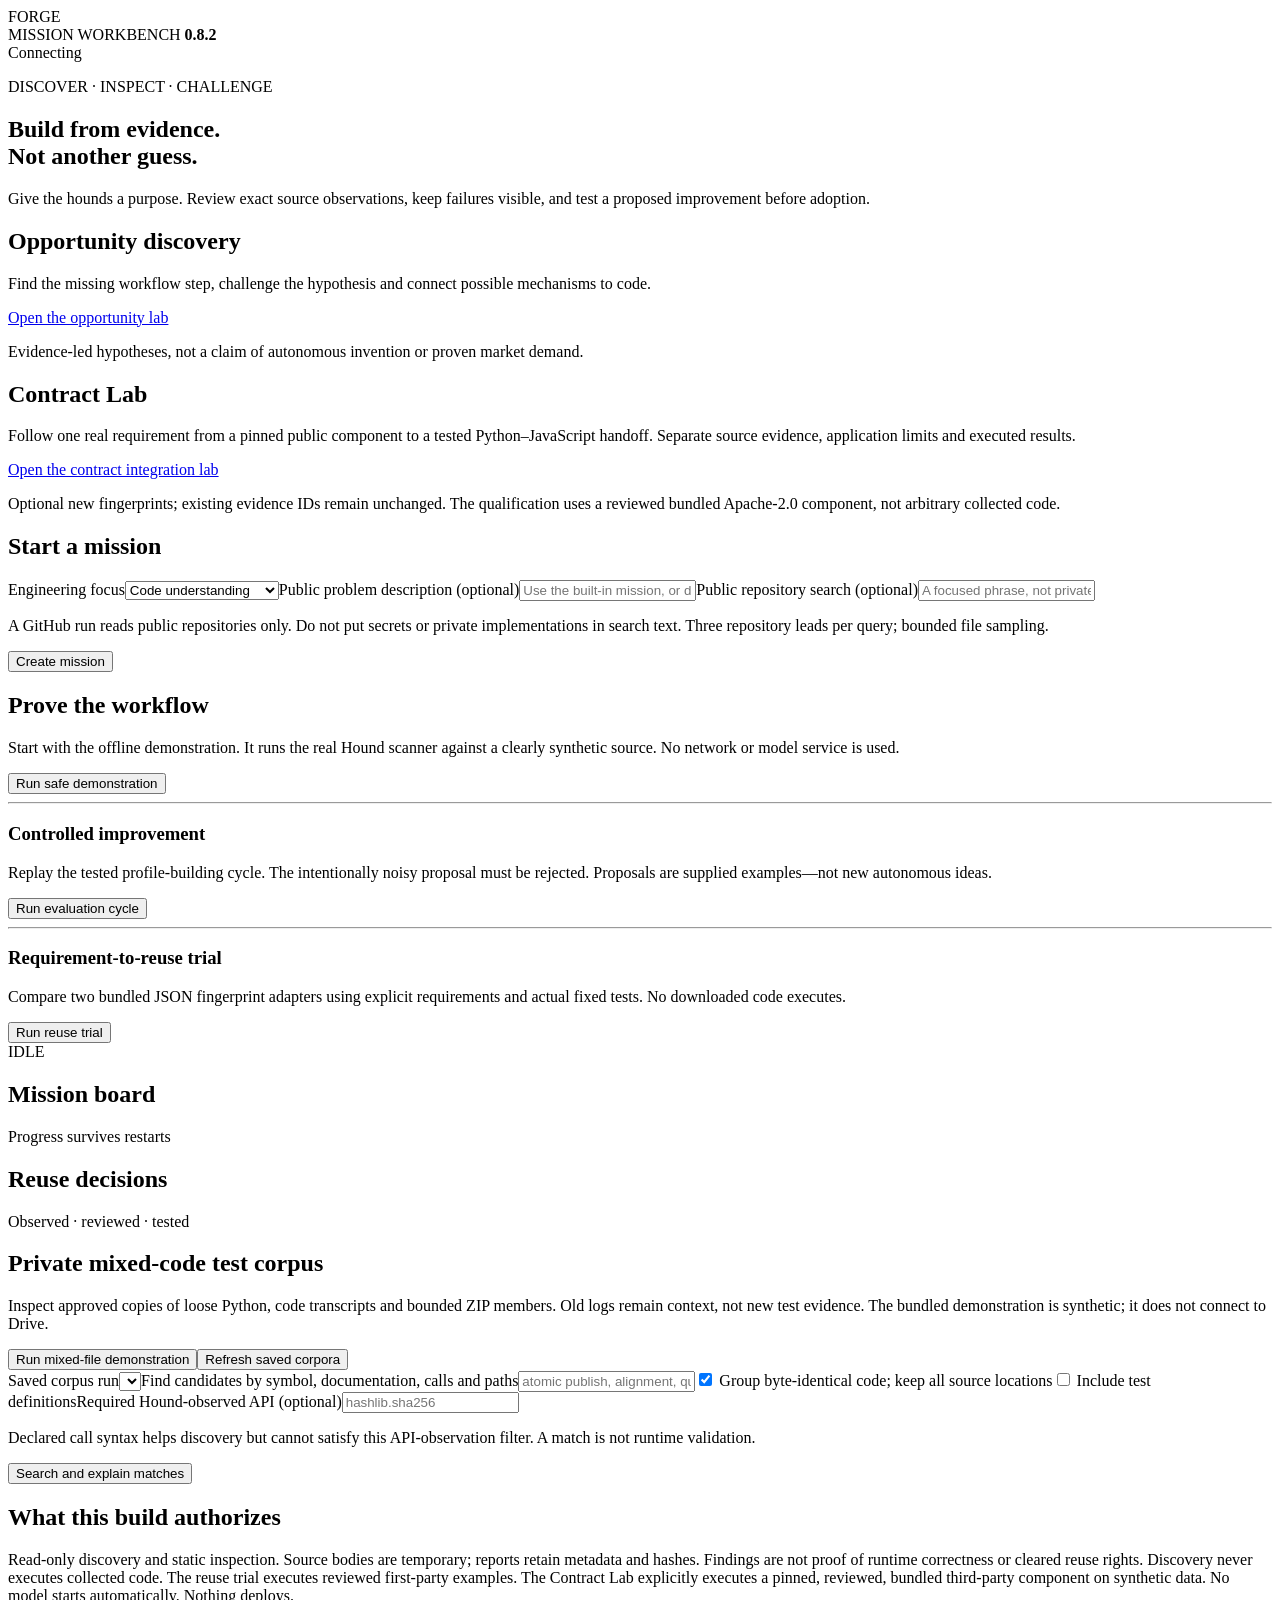
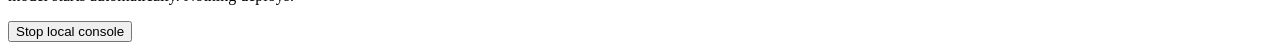
==== assets/index.html @ 32f8f947 "Forge: initial public release" ====
<!doctype html><html lang="en"><head><meta charset="utf-8"><meta name="viewport" content="width=device-width, initial-scale=1"><title>FORGE Mission Workbench</title><link rel="stylesheet" href="/style.css"></head><body>
<header><div class="brand">F<span>O</span>RGE</div><div class="muted">MISSION WORKBENCH <b>0.8.2</b></div><span id="connection" class="badge">Connecting</span></header>
<main><section class="hero"><p class="eyebrow">DISCOVER · INSPECT · CHALLENGE</p><h1>Build from evidence.<br>Not another guess.</h1><p>Give the hounds a purpose. Review exact source observations, keep failures visible, and test a proposed improvement before adoption.</p></section>
<section class="panel"><h2>Opportunity discovery</h2><p>Find the missing workflow step, challenge the hypothesis and connect possible mechanisms to code.</p><a href="/opportunities">Open the opportunity lab</a><p class="hint">Evidence-led hypotheses, not a claim of autonomous invention or proven market demand.</p></section><section class="panel"><h2>Contract Lab</h2><p>Follow one real requirement from a pinned public component to a tested Python–JavaScript handoff. Separate source evidence, application limits and executed results.</p><a href="/contracts">Open the contract integration lab</a><p class="hint">Optional new fingerprints; existing evidence IDs remain unchanged. The qualification uses a reviewed bundled Apache-2.0 component, not arbitrary collected code.</p></section><div id="notice" role="status" aria-live="polite"></div>
<section class="grid"><article class="panel"><h2>Start a mission</h2><form id="mission-form"><label for="template">Engineering focus</label><select id="template"><option value="understanding">Code understanding</option><option value="reliability">Discovery reliability</option><option value="evaluation">Evaluation and testing</option></select><label for="brief">Public problem description <span>(optional)</span></label><input id="brief" maxlength="500" placeholder="Use the built-in mission, or describe the need"><label for="query">Public repository search <span>(optional)</span></label><input id="query" maxlength="220" placeholder="A focused phrase, not private source code"><p class="hint">A GitHub run reads public repositories only. Do not put secrets or private implementations in search text. Three repository leads per query; bounded file sampling.</p><button type="submit">Create mission</button></form></article>
<article class="panel"><h2>Prove the workflow</h2><p>Start with the offline demonstration. It runs the real Hound scanner against a clearly synthetic source. No network or model service is used.</p><button id="demo" class="secondary">Run safe demonstration</button><hr><h3>Controlled improvement</h3><p>Replay the tested profile-building cycle. The intentionally noisy proposal must be rejected. Proposals are supplied examples—not new autonomous ideas.</p><button id="cycle" class="secondary">Run evaluation cycle</button><hr><h3>Requirement-to-reuse trial</h3><p>Compare two bundled JSON fingerprint adapters using explicit requirements and actual fixed tests. No downloaded code executes.</p><button id="reuse-demo" class="secondary">Run reuse trial</button><div id="operation" class="code">IDLE</div></article></section>
<section class="section-head"><h2>Mission board</h2><span class="muted">Progress survives restarts</span></section><div id="missions"></div><section id="detail" class="panel" hidden></section>
<section class="section-head"><h2>Reuse decisions</h2><span class="muted">Observed · reviewed · tested</span></section><div id="reuse-cases"></div><section id="reuse-detail" class="panel" hidden></section><section class="panel" id="corpus-panel"><h2>Private mixed-code test corpus</h2><p>Inspect approved copies of loose Python, code transcripts and bounded ZIP members. Old logs remain context, not new test evidence. The bundled demonstration is synthetic; it does not connect to Drive.</p><button id="corpus-demo" class="secondary">Run mixed-file demonstration</button><button id="corpus-refresh" class="secondary">Refresh saved corpora</button><form id="corpus-form"><label for="corpus-run">Saved corpus run</label><select id="corpus-run"></select><label for="corpus-query">Find candidates by symbol, documentation, calls and paths</label><input id="corpus-query" maxlength="200" placeholder="atomic publish, alignment, queue" required><label class="check"><input type="checkbox" id="corpus-distinct" checked> Group byte-identical code; keep all source locations</label><label class="check"><input type="checkbox" id="corpus-tests"> Include test definitions</label><label for="corpus-api">Required Hound-observed API (optional)</label><input id="corpus-api" maxlength="240" placeholder="hashlib.sha256"><p class="hint">Declared call syntax helps discovery but cannot satisfy this API-observation filter. A match is not runtime validation.</p><button type="submit">Search and explain matches</button></form><p id="corpus-summary"></p><div id="corpus-results"></div></section><section class="panel boundary"><h2>What this build authorizes</h2><p>Read-only discovery and static inspection. Source bodies are temporary; reports retain metadata and hashes. Findings are not proof of runtime correctness or cleared reuse rights. Discovery never executes collected code. The reuse trial executes reviewed first-party examples. The Contract Lab explicitly executes a pinned, reviewed, bundled third-party component on synthetic data. No model starts automatically. Nothing deploys.</p><button id="shutdown" class="quiet">Stop local console</button></section></main><script src="/app.js"></script></body></html>
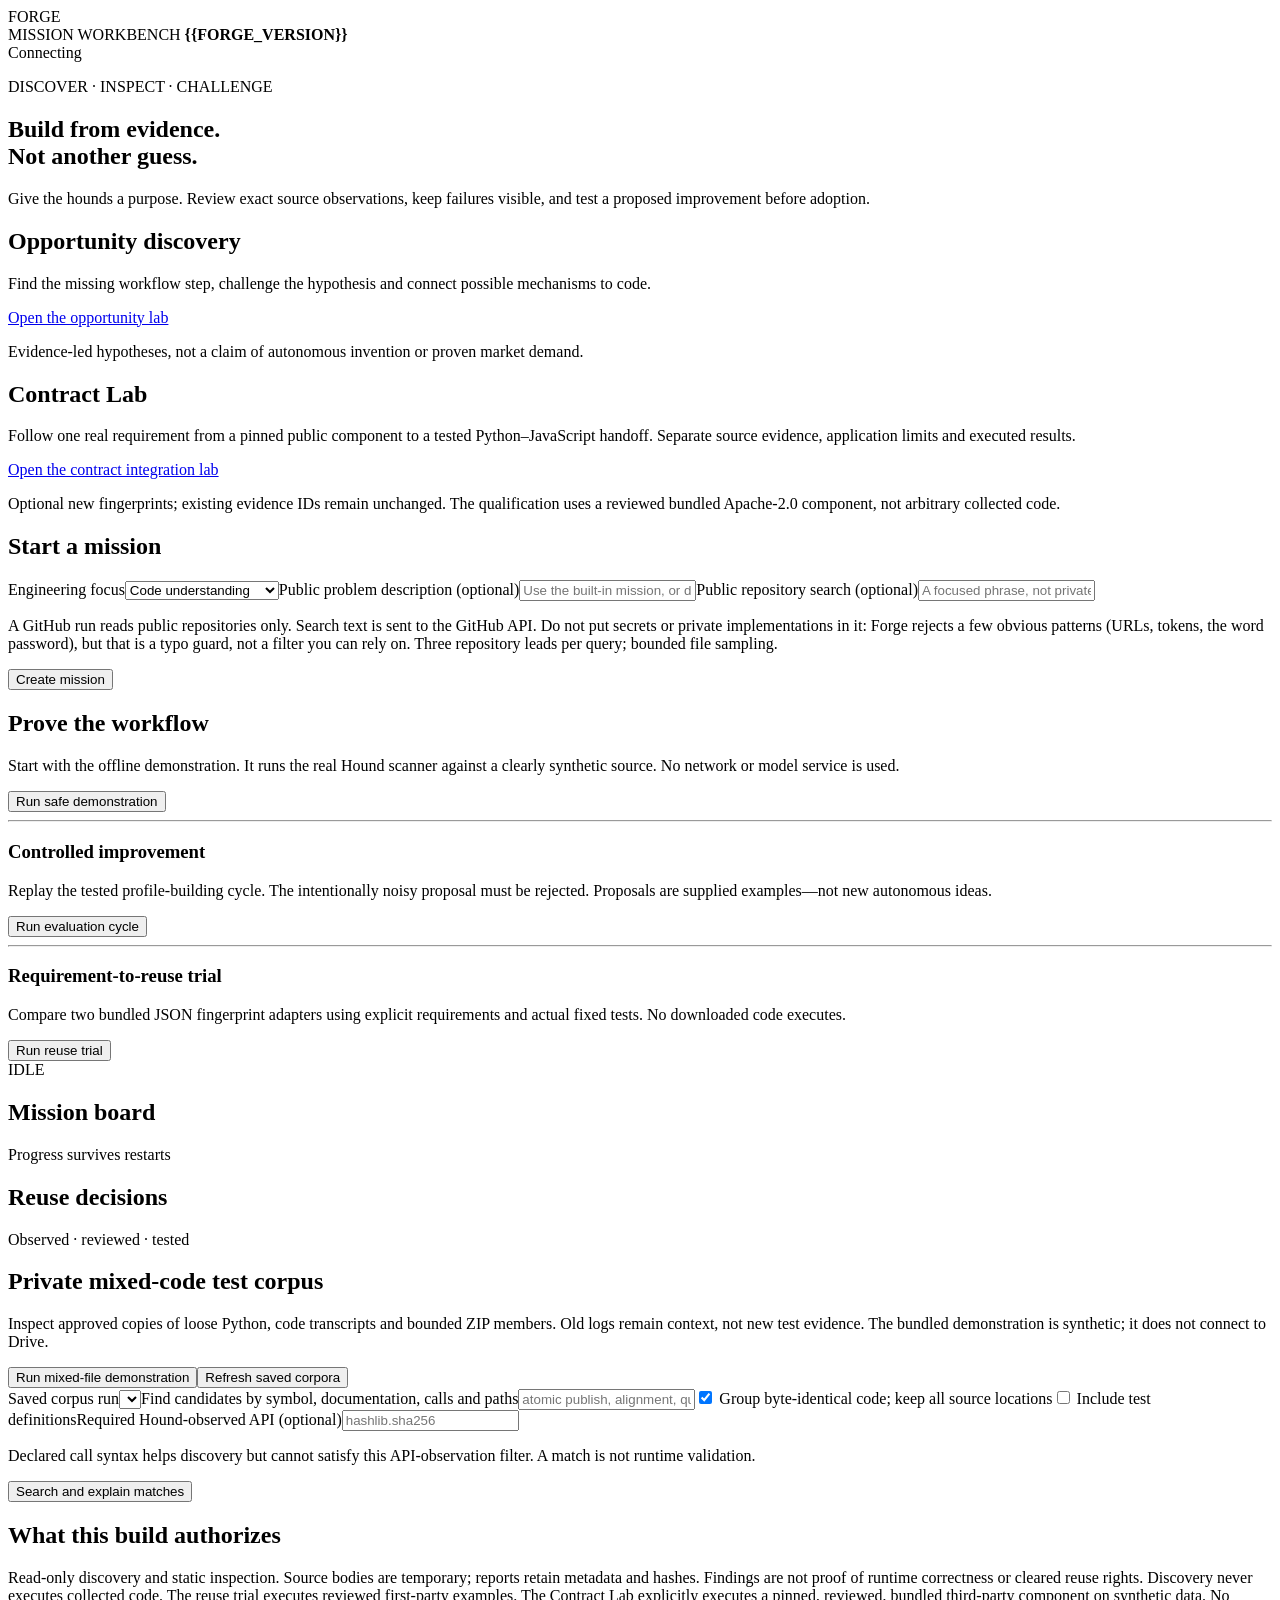
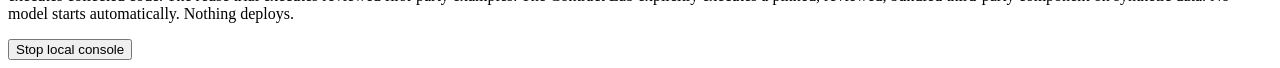
==== commit b7a43041: "docs: state the network boundary, single-source the release version Address an external review of th" ====
--- a/assets/index.html
+++ b/assets/index.html
@@ -1,8 +1,8 @@
 <!doctype html><html lang="en"><head><meta charset="utf-8"><meta name="viewport" content="width=device-width, initial-scale=1"><title>FORGE Mission Workbench</title><link rel="stylesheet" href="/style.css"></head><body>
-<header><div class="brand">F<span>O</span>RGE</div><div class="muted">MISSION WORKBENCH <b>0.8.2</b></div><span id="connection" class="badge">Connecting</span></header>
+<header><div class="brand">F<span>O</span>RGE</div><div class="muted">MISSION WORKBENCH <b>{{FORGE_VERSION}}</b></div><span id="connection" class="badge">Connecting</span></header>
 <main><section class="hero"><p class="eyebrow">DISCOVER · INSPECT · CHALLENGE</p><h1>Build from evidence.<br>Not another guess.</h1><p>Give the hounds a purpose. Review exact source observations, keep failures visible, and test a proposed improvement before adoption.</p></section>
 <section class="panel"><h2>Opportunity discovery</h2><p>Find the missing workflow step, challenge the hypothesis and connect possible mechanisms to code.</p><a href="/opportunities">Open the opportunity lab</a><p class="hint">Evidence-led hypotheses, not a claim of autonomous invention or proven market demand.</p></section><section class="panel"><h2>Contract Lab</h2><p>Follow one real requirement from a pinned public component to a tested Python–JavaScript handoff. Separate source evidence, application limits and executed results.</p><a href="/contracts">Open the contract integration lab</a><p class="hint">Optional new fingerprints; existing evidence IDs remain unchanged. The qualification uses a reviewed bundled Apache-2.0 component, not arbitrary collected code.</p></section><div id="notice" role="status" aria-live="polite"></div>
-<section class="grid"><article class="panel"><h2>Start a mission</h2><form id="mission-form"><label for="template">Engineering focus</label><select id="template"><option value="understanding">Code understanding</option><option value="reliability">Discovery reliability</option><option value="evaluation">Evaluation and testing</option></select><label for="brief">Public problem description <span>(optional)</span></label><input id="brief" maxlength="500" placeholder="Use the built-in mission, or describe the need"><label for="query">Public repository search <span>(optional)</span></label><input id="query" maxlength="220" placeholder="A focused phrase, not private source code"><p class="hint">A GitHub run reads public repositories only. Do not put secrets or private implementations in search text. Three repository leads per query; bounded file sampling.</p><button type="submit">Create mission</button></form></article>
+<section class="grid"><article class="panel"><h2>Start a mission</h2><form id="mission-form"><label for="template">Engineering focus</label><select id="template"><option value="understanding">Code understanding</option><option value="reliability">Discovery reliability</option><option value="evaluation">Evaluation and testing</option></select><label for="brief">Public problem description <span>(optional)</span></label><input id="brief" maxlength="500" placeholder="Use the built-in mission, or describe the need"><label for="query">Public repository search <span>(optional)</span></label><input id="query" maxlength="220" placeholder="A focused phrase, not private source code"><p class="hint">A GitHub run reads public repositories only. Search text is sent to the GitHub API. Do not put secrets or private implementations in it: Forge rejects a few obvious patterns (URLs, tokens, the word password), but that is a typo guard, not a filter you can rely on. Three repository leads per query; bounded file sampling.</p><button type="submit">Create mission</button></form></article>
 <article class="panel"><h2>Prove the workflow</h2><p>Start with the offline demonstration. It runs the real Hound scanner against a clearly synthetic source. No network or model service is used.</p><button id="demo" class="secondary">Run safe demonstration</button><hr><h3>Controlled improvement</h3><p>Replay the tested profile-building cycle. The intentionally noisy proposal must be rejected. Proposals are supplied examples—not new autonomous ideas.</p><button id="cycle" class="secondary">Run evaluation cycle</button><hr><h3>Requirement-to-reuse trial</h3><p>Compare two bundled JSON fingerprint adapters using explicit requirements and actual fixed tests. No downloaded code executes.</p><button id="reuse-demo" class="secondary">Run reuse trial</button><div id="operation" class="code">IDLE</div></article></section>
 <section class="section-head"><h2>Mission board</h2><span class="muted">Progress survives restarts</span></section><div id="missions"></div><section id="detail" class="panel" hidden></section>
 <section class="section-head"><h2>Reuse decisions</h2><span class="muted">Observed · reviewed · tested</span></section><div id="reuse-cases"></div><section id="reuse-detail" class="panel" hidden></section><section class="panel" id="corpus-panel"><h2>Private mixed-code test corpus</h2><p>Inspect approved copies of loose Python, code transcripts and bounded ZIP members. Old logs remain context, not new test evidence. The bundled demonstration is synthetic; it does not connect to Drive.</p><button id="corpus-demo" class="secondary">Run mixed-file demonstration</button><button id="corpus-refresh" class="secondary">Refresh saved corpora</button><form id="corpus-form"><label for="corpus-run">Saved corpus run</label><select id="corpus-run"></select><label for="corpus-query">Find candidates by symbol, documentation, calls and paths</label><input id="corpus-query" maxlength="200" placeholder="atomic publish, alignment, queue" required><label class="check"><input type="checkbox" id="corpus-distinct" checked> Group byte-identical code; keep all source locations</label><label class="check"><input type="checkbox" id="corpus-tests"> Include test definitions</label><label for="corpus-api">Required Hound-observed API (optional)</label><input id="corpus-api" maxlength="240" placeholder="hashlib.sha256"><p class="hint">Declared call syntax helps discovery but cannot satisfy this API-observation filter. A match is not runtime validation.</p><button type="submit">Search and explain matches</button></form><p id="corpus-summary"></p><div id="corpus-results"></div></section><section class="panel boundary"><h2>What this build authorizes</h2><p>Read-only discovery and static inspection. Source bodies are temporary; reports retain metadata and hashes. Findings are not proof of runtime correctness or cleared reuse rights. Discovery never executes collected code. The reuse trial executes reviewed first-party examples. The Contract Lab explicitly executes a pinned, reviewed, bundled third-party component on synthetic data. No model starts automatically. Nothing deploys.</p><button id="shutdown" class="quiet">Stop local console</button></section></main><script src="/app.js"></script></body></html>
